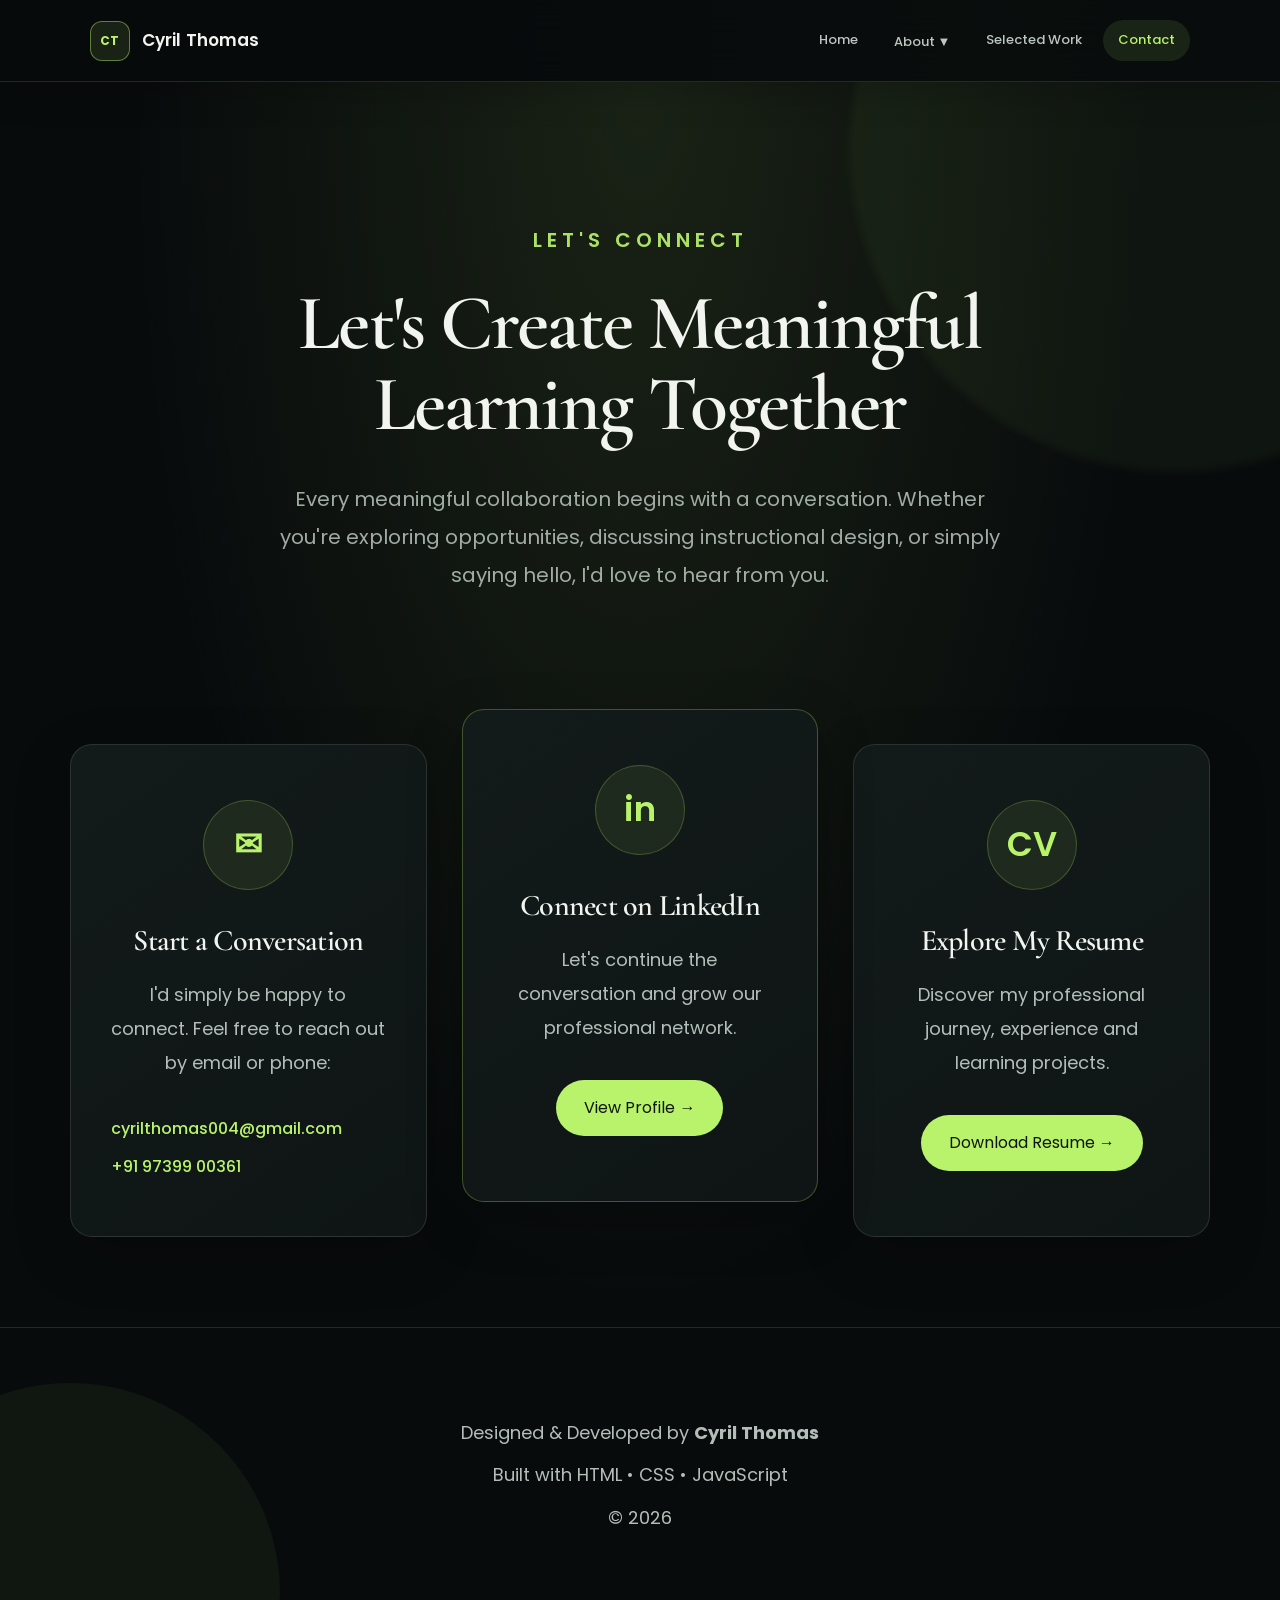
==== contact.html @ 2ce7767a "Add files via upload" ====
<!DOCTYPE html>
<html lang="en">

<head>

<meta charset="UTF-8">

<meta name="viewport"
content="width=device-width, initial-scale=1.0">

<title>Let's Connect | Cyril Thomas</title>

<link rel="preconnect"
href="https://fonts.googleapis.com">

<link rel="preconnect"
href="https://fonts.gstatic.com"
crossorigin>

<link href="https://fonts.googleapis.com/css2?family=Cormorant+Garamond:wght@500;600;700&family=Poppins:wght@300;400;500;600&display=swap"
rel="stylesheet">

<link rel="stylesheet" href="css/style.css">
<link rel="stylesheet" href="css/css/contact.css">
<link rel="stylesheet" href="css/site-theme.css">

</head>

<body>

<nav class="navbar">

<div class="logo">

Cyril Thomas

</div>

<div class="nav-links">

<a href="index.html">Home</a>

<div class="dropdown">

<a class="dropbtn" href="my-story.html">

About ▼

</a>

<div class="dropdown-content">

<a href="my-story.html">

My Story

</a>

<a href="resume/Cyril_Thomas_CV.pdf"
target="_blank">

Resume

</a>

</div>

</div>

<a href="work.html">

Selected Work

</a>

<a href="contact.html" aria-current="page">

Contact

</a>

</div>

</nav>

<div class="contact-page">

<section class="contact-hero">

<p class="story-label">

LET'S CONNECT

</p>

<h1>

Let's Create Meaningful
Learning Together

</h1>

<p class="hero-description">

Every meaningful collaboration begins with a conversation.

Whether you're exploring opportunities, discussing instructional design, or simply saying hello, I'd love to hear from you.

</p>

</section>

<section class="contact-grid">

<div class="contact-card">

<div class="card-icon">

✉

</div>

<h3>

Start a Conversation

</h3>

<p>

I'd simply be happy to connect. Feel free to reach out by email or phone:

</p>

<div class="contact-details">
    <a href="mailto:cyrilthomas004@gmail.com">cyrilthomas004@gmail.com</a>
    <a href="tel:+919739900361">+91 97399 00361</a>
</div>

</div>

<div class="contact-card featured-card">

<div class="card-icon">

in

</div>

<h3>

Connect on LinkedIn

</h3>

<p>

Let's continue the conversation and grow our professional network.

</p>

<a href="https://www.linkedin.com/in/cyril-thomas-b18167ab"
target="_blank"
rel="noopener noreferrer">

View Profile →

</a>

</div>

<div class="contact-card">

<div class="card-icon">

CV

</div>

<h3>

Explore My Resume

</h3>

<p>

Discover my professional journey, experience and learning projects.

</p>

<a href="resume/Cyril_Thomas_CV.pdf"
target="_blank">

Download Resume →

</a>

</div>

</section>

<div class="section-divider"></div>


<!-- ==========================================
     FOOTER
========================================== -->

<footer class="contact-footer">

    <div class="footer-line"></div>

    <p class="footer-name">

        Designed & Developed by
        <strong>Cyril Thomas</strong>

    </p>

    <p>

        Built with HTML • CSS • JavaScript

    </p>

    <p>

        © 2026

    </p>

</footer>

</div>

<script src="js/main.js"></script>

</body>

</html>
---- css/style.css ----
/* ==========================================
   GLOBAL
========================================== */

:root{
    --bg:#000000;
    --white:#FFFFFF;
    --primary:#6F8A75;
    --primary-dark:#4F6754;
    --heading:#F5F5F5;
    --text:#D1D5D2;
    --border:#DDD8CF;
    --hover:#EEF3EE;
    --shadow:0 10px 30px rgba(0,0,0,.08);
}

*{
    margin:0;
    padding:0;
    box-sizing:border-box;
}

html{
    scroll-behavior:smooth;
}

body{
    background:var(--bg);
    color:var(--text);
    font-family:'Poppins',sans-serif;
}

/* ==========================================
   NAVIGATION
========================================== */

.navbar{

    display:flex;
    justify-content:space-between;
    align-items:center;

    padding:25px 80px;

    background:rgba(0,0,0,.85);

backdrop-filter:blur(18px);

-webkit-backdrop-filter:blur(18px);

    position:sticky;
    top:0;

    z-index:1000;

    box-shadow:0 3px 15px rgba(0,0,0,.05);
}

.logo{

    font-size:28px;
    font-weight:600;
    color:var(--heading);

}

.nav-links{

    display:flex;
    align-items:center;
    gap:40px;

}

.nav-links a{

    text-decoration:none;
    color:var(--heading);

    position:relative;

}

.nav-links a::after{

    content:"";

    position:absolute;

    width:0;

    left:0;

    bottom:-6px;

    height:2px;

    background:var(--primary);

    transition:.3s;

}

.nav-links a:hover::after{

    width:100%;

}

/* ==========================================
   DROPDOWN
========================================== */

.dropdown{

    position:relative;

}

.dropbtn{

    cursor:pointer;

}

.dropdown-content{

    display:none;

    position:absolute;

    top:100%;
    left:0;

    background:white;

    min-width:190px;

    border-radius:16px;

    overflow:hidden;

    box-shadow:var(--shadow);

}

.dropdown-content a{

    display:block;

    padding:16px 22px;

}

.dropdown-content a:hover{

    background:var(--hover);

}

.dropdown:hover .dropdown-content{

    display:block;

}

/* ==========================================
   PROFILE BANNER
========================================== */

.profile-banner{

    margin:50px 80px;

    background:var(--bg);

    border-radius:30px;

    padding:60px;

    display:flex;

    align-items:center;

    justify-content:space-between;

}

.profile-intro{

    width:60%;
    color:var(--text);

}

.profile-intro h1{

    font-size:58px;

    color:var(--heading);

    font-weight:500;

    margin-bottom:20px;

}

.profile-intro h2{

    font-size:24px;

    font-weight:400;

    line-height:1.5;

}

.profile-photo{

    width:40%;

    display:flex;

    justify-content:center;

}

.profile-photo img{

    width:260px;

    height:260px;

    border-radius:50%;

    object-fit:cover;

}

/* ==========================================
   HERO
========================================== */

.hero{

    text-align:center;

    background:var(--bg);

    padding:100px 40px;

}

.hero h1{

    font-size:48px;

    color:var(--primary);

    font-weight:500;

}

.hero p{

    width:800px;

    max-width:95%;

    margin:25px auto;

    font-size:18px;

    line-height:1.8;

}

.hero button{

    margin-top:15px;

    background:var(--primary);

    color:white;

    border:none;

    padding:18px 36px;

    border-radius:50px;

    cursor:pointer;

    transition:.3s;

}

.hero button:hover{

    background:var(--primary-dark);

}
h1,h2,h3{

    font-family:'Cormorant Garamond',serif;

    color:var(--heading);

    font-weight:600;

    letter-spacing:.5px;

}

section{

    padding:100px 10%;

}

p{

    line-height:1.9;

    font-size:18px;

}
/* ==========================================
   MY STORY PAGE
========================================== */

.story-hero{

    display:flex;

    align-items:center;

    justify-content:space-between;

    gap:80px;

    padding:100px 10%;

    background:#F4F1EB;

}

.story-text{

    flex:1;

}

.story-label{

    letter-spacing:4px;

    text-transform:uppercase;

    color:var(--primary);

    font-size:14px;

    font-weight:600;

    margin-bottom:20px;

}

.story-text h1{

    font-size:64px;

    line-height:1.1;

    margin-bottom:20px;

}

.story-text h2{

    font-family:'Poppins',sans-serif;

    font-weight:300;

    font-size:24px;

    line-height:1.7;

    max-width:650px;

    color:var(--text);

}

.story-image{

    flex:1;

    display:flex;

    justify-content:center;

}

.story-image img{

    width:360px;

    height:360px;

    object-fit:cover;

    border-radius:50%;

    border:10px solid white;

    box-shadow:0 20px 50px rgba(0,0,0,.08);

}

/* STORY */

.story-section{

    padding:120px 10%;

    background:white;

}

.story-container{

    max-width:760px;

    margin:auto;

}

.story-container h2{

    font-size:52px;

    margin-bottom:45px;

}

.story-container p{

    margin-bottom:28px;

    font-size:18px;

    line-height:2;

    color:var(--text);

}
/* ==========================================
   TIMELINE
========================================== */

.timeline-section{

    background:#F8F6F2;

    padding:120px 10%;

}

.section-heading{

    text-align:center;

    margin-bottom:70px;

}

.section-heading p{

    letter-spacing:3px;

    color:var(--primary);

    font-size:14px;

    font-weight:600;

    text-transform:uppercase;

}

.section-heading h2{

    font-size:52px;

    margin-top:15px;

}

.timeline{

    max-width:900px;

    margin:auto;

    position:relative;

}

.timeline::before{

    content:"";

    position:absolute;

    left:18px;

    top:0;

    bottom:0;

    width:2px;

    background:#D8D8D8;

}

.timeline-item{

    position:relative;

    padding-left:70px;

    margin-bottom:60px;

}

.timeline-dot{

    width:18px;

    height:18px;

    background:var(--primary);

    border-radius:50%;

    position:absolute;

    left:10px;

    top:10px;

}

.timeline-content{

    background:white;

    padding:30px;

    border-radius:18px;

    box-shadow:0 12px 30px rgba(0,0,0,.06);

    transition:.3s;

}

.timeline-content:hover{

    transform:translateY(-6px);

}

.timeline-content h3{

    font-size:30px;

    margin-bottom:15px;

}

.timeline-content p{

    margin:0;

    line-height:1.8;

}
/* ==========================================
   BEYOND LEARNING
========================================== */

.beyond-section{

    background:white;

    padding:120px 10%;

}

.beyond-grid{

    display:grid;

    grid-template-columns:repeat(2,1fr);

    gap:40px;

    max-width:1100px;

    margin:70px auto 0;

}

.beyond-card{

    background:#F8F6F2;

    padding:45px;

    border-radius:24px;

    box-shadow:0 15px 35px rgba(0,0,0,.06);

    transition:.35s;

}

.beyond-card:hover{

    transform:translateY(-8px);

}

.icon{

    font-size:42px;

    margin-bottom:25px;

}

.beyond-card h3{

    font-size:34px;

    margin-bottom:18px;

}

.beyond-card p{

    line-height:1.9;

}
/* NEXT PAGE */

.next-page{

    background:var(--primary);

    color:white;

    text-align:center;

    padding:110px 20px;

}

.next-page h2{

    color:white;

    font-size:54px;

    margin-bottom:20px;

}

.next-page p{

    max-width:650px;

    margin:auto;

    color:rgba(255,255,255,.9);

    margin-bottom:45px;

    line-height:1.9;

}

.next-button{

    display:inline-block;

    padding:18px 42px;

    background:white;

    color:var(--primary);

    border-radius:50px;

    text-decoration:none;

    font-weight:600;

    transition:.3s;

}

.next-button,
.launch-button

.project-card:hover a{

padding-left:10px;


}

.next-button:hover,
.launch-button:hover{

transform:translateY(-4px);

box-shadow:0 15px 30px rgba(0,0,0,.12);

}

/*==================================
SELECTED WORK
===================================*/

.work-hero{

padding:110px 10%;

text-align:center;

background:white;

}

.work-hero h1{

font-size:68px;

margin:20px 0;

}

.hero-description{

max-width:720px;

margin:auto;

font-size:20px;

line-height:1.9;

}



.featured-project{

display:grid;

grid-template-columns:1.2fr 1fr;

gap:70px;

padding:120px 10%;

align-items:center;

background:#F8F6F2;

}

.featured-image img{

width:100%;

border-radius:24px;

box-shadow:0 20px 50px rgba(0,0,0,.08);

}



.featured-label{

letter-spacing:3px;

font-size:14px;

font-weight:600;

color:var(--primary);

margin-bottom:20px;

}



.featured-content h2{

font-size:52px;

margin-bottom:20px;

}



.featured-content p{

line-height:1.9;

margin-bottom:35px;

}



.skill-tags{

display:flex;

flex-wrap:wrap;

gap:12px;

margin-bottom:40px;

}



.skill-tags span{

padding:10px 18px;

background:white;

border-radius:40px;

font-size:14px;

box-shadow:0 5px 20px rgba(0,0,0,.06);

}



.featured-content a{

text-decoration:none;

color:var(--primary);

font-weight:600;

font-size:18px;

transition:.3s;

}



.featured-content a:hover{

padding-left:8px;

}
/*==================================
OTHER PROJECTS
===================================*/

.projects-section{

    padding:120px 10%;

    background:white;

}

.projects-section .project-grid{

    display:grid;

    grid-template-columns:repeat(2,1fr);

    gap:40px;

    margin-top:70px;

}

.project-card{

    background:#F8F6F2;

    border-radius:24px;

    overflow:hidden;

    box-shadow:0 15px 35px rgba(0,0,0,.06);

    transition:.35s;

}

.project-card:hover{

    transform:translateY(-10px);

}

.project-card img{

    width:100%;

    height:240px;

    object-fit:cover;

}

.project-card h3{

    padding:25px 30px 10px;

    font-size:34px;

}

.project-card p{

    padding:0 30px;

    line-height:1.8;

}

.project-card .skill-tags{

    padding:25px 30px;

}

.project-card a{

    display:inline-block;

    padding:0 30px 30px;

    text-decoration:none;

    color:var(--primary);

    font-weight:600;

}

.project-card a:hover{

    padding-left:38px;

}
/*==================================
PROJECT PANEL
===================================*/

.project-panel{

    position:fixed;

    top:0;

    right:-50%;

    width:45%;

    height:100vh;

    background:white;

    overflow-y:auto;

    box-shadow:-10px 0 40px rgba(0,0,0,.12);

    transition:.45s cubic-bezier(.22,1,.36,1);

    z-index:3000;

}

.project-panel.active{

    right:0;

}

.panel-content{

    padding:50px;

}

.panel-content img{

    width:100%;

    border-radius:18px;

    margin-bottom:35px;

}

.close-panel{

    float:right;

    font-size:38px;

    cursor:pointer;

    color:#777;

}

.panel-content h2{

    margin:20px 0;

    font-size:46px;

}

.panel-content h3{

    margin-top:40px;

    margin-bottom:15px;

    font-size:28px;

}

.launch-button{

    display:inline-block;

    margin-top:45px;

    padding:16px 34px;

    background:var(--primary);

    color:white;

    border-radius:50px;

    text-decoration:none;

    transition:.3s;

}

.launch-button:hover{

    background:var(--primary-dark);

}
/* ===========================
   PROJECT CARD POLISH
=========================== */

.project-card{

    overflow:hidden;

    transition:.4s ease;

}

.project-card img{

transition:.6s ease;

}

.project-card:hover img{

transform:scale(1.04);

}

.project-card:hover{

transform:translateY(-12px);

box-shadow:0 28px 60px rgba(0,0,0,.14);

}

.project-card:hover img{

    transform:scale(1.05);

}

.project-card a{

    transition:.3s;

}

.project-card:hover a{

    padding-left:8px;

}
.overlay{

    position:fixed;

    inset:0;

    background:rgba(0,0,0,.45);

    opacity:0;

    visibility:hidden;

    transition:.35s;

    z-index:2500;

}

.overlay.active{

    opacity:1;

    visibility:visible;

}
/* ==========================================
   SCROLL ANIMATION
========================================== */

.reveal{

    opacity:0;

    transform:translateY(60px);

    transition:all .8s ease;

}

.reveal.active{

    opacity:1;

    transform:translateY(0);

}
::selection{

background:#6F8A75;

color:white;

}
footer{

padding:80px 20px;

text-align:center;

color:#888;

font-size:15px;

background:white;

border-top:1px solid #eee;

}

footer p{

margin:8px;

}
/* ==========================================
   MOBILE
========================================== */

@media (max-width:768px){

.navbar{

padding:20px;

flex-direction:column;

gap:20px;

}

.nav-links{

flex-wrap:wrap;

justify-content:center;

gap:20px;

}

.profile-banner{

flex-direction:column;

text-align:center;

padding:40px 30px;

margin:30px;

}

.profile-intro{

width:100%;

}

.profile-photo{

width:100%;

margin-top:30px;

}

.profile-intro h1{

font-size:42px;

}

.hero h1{

font-size:42px;

}

.work-hero h1{

font-size:46px;

}

.featured-project{

grid-template-columns:1fr;

}

.project-grid{

grid-template-columns:1fr !important;

}

.contact-grid{

grid-template-columns:1fr !important;

}

.project-panel{

width:100%;

}

}
/* ==========================================
   CONTACT HERO
========================================== */

.contact-hero{

    max-width:900px;

    margin:auto;

    text-align:center;

    position:relative;

    z-index:2;

}

.contact-hero h1{

    font-family:'Cormorant Garamond',serif;

    font-size:72px;

    font-weight:600;

    line-height:1.1;

    margin-bottom:25px;

}

.contact-hero p{

    font-size:20px;

    line-height:1.8;

    opacity:.92;

    max-width:700px;

    margin:auto;

}
.contact-divider{

    width:120px;

    height:1px;

    background:rgba(255,255,255,.3);

    margin:100px auto;

}
/*==================================================
                CONTACT PAGE
===================================================*/

.contact-page{

    background:linear-gradient(180deg,#EEF4EF 0%,#E4EEE5 25%,#6F8A75 60%,#536A59 100%);

    min-height:100vh;

    overflow:hidden;

    position:relative;

}


/* Decorative Circles */

.contact-page::before{

    content:"";

    position:absolute;

    width:650px;

    height:650px;

    border-radius:50%;

    background:rgba(255,255,255,.18);

    top:-260px;

    right:-220px;

    filter:blur(4px);

}

.contact-page::after{

    content:"";

    position:absolute;

    width:420px;

    height:420px;

    border-radius:50%;

    background:rgba(255,255,255,.08);

    bottom:-180px;

    left:-140px;

}


/*==================================================
                HERO
===================================================*/

.contact-hero{

    max-width:950px;

    margin:auto;

    text-align:center;

    padding:120px 20px 60px;

    position:relative;

    z-index:2;

}

.contact-hero .story-label{

    color:#6F8A75;

    letter-spacing:5px;

    margin-bottom:25px;

}

.contact-hero h1{

    font-family:'Cormorant Garamond',serif;

    font-size:74px;

    line-height:1.05;

    color:#2E3131;

    margin-bottom:35px;

}

.contact-hero .hero-description{

    max-width:720px;

    margin:auto;

    font-size:20px;

    line-height:1.9;

    color:#5C645F;

}
/*==================================================
                CONTACT CARDS
===================================================*/

.contact-grid{

    max-width:1200px;

    margin:90px auto;

    display:grid;

    grid-template-columns:repeat(3,1fr);

    gap:35px;

    position:relative;

    z-index:2;

    padding:0 30px;

}

.contact-card{

    background:white;

    padding:55px 40px;

    border-radius:28px;

    box-shadow:0 25px 60px rgba(0,0,0,.08);

    transition:.45s ease;

    text-align:center;

}

.featured-card{

    transform:translateY(-35px);

}

.contact-card:hover{

    transform:translateY(-12px);

    box-shadow:0 35px 80px rgba(0,0,0,.14);

}

.featured-card:hover{

    transform:translateY(-45px);

}

.card-icon{

    width:90px;

    height:90px;

    margin:auto;

    border-radius:50%;

    background:#EEF4EF;

    display:flex;

    align-items:center;

    justify-content:center;

    font-size:34px;

    color:#6F8A75;

    margin-bottom:35px;

    font-weight:600;

}

.contact-card h3{

    font-size:30px;

    color:#2E3131;

    margin-bottom:20px;

}

.contact-card p{

    color:#707572;

    line-height:1.9;

    margin-bottom:35px;

}

.contact-card a{

    display:inline-block;

    padding:14px 28px;

    border-radius:40px;

    background:#6F8A75;

    color:white;

    text-decoration:none;

    transition:.35s;

}

.contact-card:hover a{

    background:#4F6754;

    transform:translateY(-3px);

}
/*=========================================
        HERO ANIMATED TITLE
=========================================*/

.hero-title{

    margin-top:25px;

    display:flex;

    flex-direction:column;

    align-items:center;

    gap:8px;

}

.static-text{

    font-family:'Cormorant Garamond', serif;

    font-size:52px;

    font-weight:500;

    color:#2E3131;

    margin:0;

    line-height:1;

}

.text-wrapper{

    height:90px;

    display:flex;

    justify-content:center;

    align-items:center;

    overflow:hidden;

}

#changing-text{

    display:inline-block;

    font-family:'Cormorant Garamond', serif;

    font-size:72px;

    font-weight:600;

    color:#6F8A75;

    line-height:1;

    transition:opacity .45s ease,
               transform .45s ease;

}
/*=========================================
        HERO INDICATOR
=========================================*/

.hero-indicator{

    display:flex;

    justify-content:center;

    align-items:center;

    gap:12px;

    margin:25px 0 40px;

}

.hero-indicator span{

    width:10px;

    height:10px;

    border-radius:50%;

    background:#D4DDD6;

    transition:all .4s ease;

}

.hero-indicator span.active{

    width:42px;

    border-radius:50px;

    background:#6F8A75;

}
---- css/site-theme.css ----
:root {
    color-scheme: dark;
    --bg: #080b0c;
    --white: #111718;
    --primary: #b8f36b;
    --primary-dark: #96d34f;
    --heading: #f2f5ef;
    --text: #b4beb8;
    --border: rgba(225, 240, 228, .12);
    --hover: #172019;
    --shadow: 0 24px 70px rgba(0, 0, 0, .32);
}

html {
    scroll-padding-top: 100px;
}

body {
    min-height: 100vh;
    color: var(--text);
    background:
        radial-gradient(ellipse at 78% 0%, rgba(184, 243, 107, .075), transparent 32rem),
        var(--bg);
    font-family: 'Poppins', sans-serif;
    line-height: 1.75;
}

h1,
h2,
h3 {
    color: var(--heading);
    font-family: 'Cormorant Garamond', Georgia, serif;
    letter-spacing: -.025em;
    line-height: 1.08;
}

p {
    color: var(--text);
}

::selection {
    color: #080b0c;
    background: var(--primary);
}

a,
button {
    -webkit-tap-highlight-color: transparent;
}

a:focus-visible,
button:focus-visible {
    outline: 2px solid var(--primary);
    outline-offset: 4px;
}

.navbar {
    position: sticky;
    top: 0;
    z-index: 1000;
    display: flex;
    min-height: 82px;
    align-items: center;
    justify-content: space-between;
    gap: 28px;
    padding: 14px clamp(22px, 7vw, 100px);
    border-bottom: 1px solid var(--border);
    background: rgba(8, 11, 12, .84);
    box-shadow: 0 12px 35px rgba(0, 0, 0, .16);
    backdrop-filter: blur(18px);
    -webkit-backdrop-filter: blur(18px);
}

.logo {
    display: inline-flex;
    flex: 0 0 auto;
    align-items: center;
    gap: 12px;
    color: var(--heading);
    font-size: 17px;
    font-weight: 600;
    letter-spacing: .01em;
}

.logo::before {
    display: grid;
    width: 38px;
    height: 38px;
    place-items: center;
    border: 1px solid rgba(184, 243, 107, .45);
    border-radius: 12px;
    background: rgba(184, 243, 107, .1);
    color: var(--primary);
    content: "CT";
    font-size: 12px;
    font-weight: 700;
    letter-spacing: .04em;
}

.nav-links {
    display: flex;
    align-items: center;
    gap: 6px;
}

.nav-links a {
    border-radius: 999px;
    padding: 9px 15px;
    color: #bdc7c1;
    font-size: 13px;
    font-weight: 500;
    text-decoration: none;
    transition: color .2s ease, background-color .2s ease;
}

.nav-links a::after {
    display: none;
}

.nav-links a:hover,
.nav-links a[aria-current="page"] {
    background: rgba(184, 243, 107, .1);
    color: var(--primary);
}

.dropbtn {
    cursor: pointer;
}

.dropdown-content {
    top: calc(100% + 8px);
    min-width: 180px;
    padding: 7px;
    border: 1px solid var(--border);
    border-radius: 14px;
    background: #111718;
    box-shadow: var(--shadow);
}

.dropdown-content a {
    display: block;
    border-radius: 9px;
}

.dropdown:hover .dropdown-content,
.dropdown:focus-within .dropdown-content {
    display: block;
}

.profile-banner {
    position: relative;
    isolation: isolate;
    display: flex;
    min-height: clamp(410px, 58vh, 550px);
    align-items: center;
    justify-content: center;
    gap: clamp(52px, 9vw, 140px);
    max-width: 1220px;
    margin: 12px auto 0;
    padding: clamp(38px, 5vh, 60px) clamp(36px, 7vw, 90px);
}

.profile-banner::after {
    position: absolute;
    z-index: -1;
    top: 50%;
    right: 8%;
    width: clamp(300px, 34vw, 430px);
    aspect-ratio: 1;
    border: 1px solid rgba(184, 243, 107, .12);
    border-radius: 50%;
    content: "";
    transform: translateY(-50%);
}

.profile-intro {
    position: relative;
    z-index: 1;
    width: auto;
}

.profile-kicker {
    display: flex;
    align-items: center;
    gap: 10px;
    margin-bottom: 20px;
    color: var(--primary);
    font-size: 11px;
    font-weight: 600;
    letter-spacing: .19em;
}

.profile-kicker::before {
    width: 22px;
    height: 1px;
    background: var(--primary);
    content: "";
}

.profile-intro h1 {
    margin-bottom: 16px;
    color: var(--heading);
    font-size: clamp(54px, 7vw, 88px);
    line-height: .98;
}

.profile-intro h2 {
    max-width: 620px;
    color: #aeb9b2;
    font-family: 'Poppins', sans-serif;
    font-size: clamp(20px, 1.8vw, 24px);
    font-weight: 400;
    line-height: 1.65;
}

.profile-actions {
    display: flex;
    align-items: center;
    gap: 26px;
    margin-top: 34px;
}

.profile-actions a {
    text-decoration: none;
    transition: color .2s ease, border-color .2s ease, background-color .2s ease, transform .2s ease;
}

.profile-primary-link {
    display: inline-flex;
    min-height: 56px;
    align-items: center;
    gap: 22px;
    padding: 0 24px;
    border: 1px solid rgba(184, 243, 107, .42);
    border-radius: 999px;
    background: rgba(184, 243, 107, .1);
    color: var(--primary);
    font-size: 15px;
    font-weight: 500;
}

.profile-primary-link:hover {
    transform: translateY(-2px);
    border-color: var(--primary);
    background: rgba(184, 243, 107, .16);
}

.profile-primary-link span {
    font-size: 18px;
}

.profile-secondary-link {
    display: inline-flex;
    min-height: 56px;
    align-items: center;
    padding: 0 22px;
    border: 1px solid rgba(184, 243, 107, .35);
    border-radius: 999px;
    background: var(--primary);
    color: #10150d;
    font-size: 15px;
    font-weight: 500;
}

.profile-secondary-link:hover {
    transform: translateY(-2px);
    border-color: var(--primary);
    background: var(--primary-dark);
    color: #10150d;
}

.profile-actions .profile-primary-link {
    border-color: var(--border);
    background: transparent;
    color: var(--text);
}

.profile-actions .profile-primary-link:hover {
    border-color: var(--primary);
    background: rgba(184, 243, 107, .08);
    color: var(--primary);
}

.profile-photo {
    position: relative;
    z-index: 1;
    width: auto;
    flex: 0 0 auto;
    padding: 14px;
}

.profile-photo img {
    width: clamp(260px, 29vw, 360px);
    height: clamp(320px, 36vw, 430px);
    object-fit: cover;
    border: 1px solid rgba(184, 243, 107, .36);
    border-radius: 48% 48% 18px 18px;
    box-shadow: 0 26px 70px rgba(0, 0, 0, .34);
    object-position: center 6%;
}

.hero {
    padding: clamp(80px, 12vw, 150px) 24px;
    background: transparent;
}

.hero h1 {
    margin-bottom: 22px;
    color: var(--heading);
    font-size: clamp(42px, 6vw, 72px);
}

.hero-title {
    justify-content: center;
    gap: 12px;
    flex-wrap: wrap;
}

.static-text {
    color: #d8e0da;
    font-size: clamp(26px, 4vw, 42px);
}

.text-wrapper {
    color: var(--primary);
    font-size: clamp(26px, 4vw, 42px);
}

.hero-indicator {
    justify-content: center;
    margin-top: 22px;
}

.hero-indicator span {
    background: #39443c;
}

.hero-indicator span.active {
    background: var(--primary);
}

.hero .hero-tagline {
    margin: 22px auto 28px;
    color: #a8b3ac;
}

.hero button,
.next-button,
.launch-button {
    border: 1px solid rgba(184, 243, 107, .35);
    border-radius: 999px;
    background: var(--primary);
    color: #10150d;
    font-weight: 600;
    text-decoration: none;
    transition: transform .2s ease, background-color .2s ease, box-shadow .2s ease;
}

.hero button {
    padding: 14px 24px;
}

.hero button:hover,
.next-button:hover,
.launch-button:hover {
    transform: translateY(-2px);
    background: var(--primary-dark);
    box-shadow: 0 12px 32px rgba(184, 243, 107, .14);
}

.story-hero,
.story-section,
.timeline-section,
.beyond-section,
.work-hero,
.projects-section,
.next-page {
    background: transparent;
}

.story-hero,
.work-hero,
.contact-hero {
    position: relative;
    overflow: hidden;
}

.story-hero,
.work-hero {
    border-bottom: 1px solid var(--border);
}

.story-hero {
    background:
        radial-gradient(ellipse at 85% 45%, rgba(184, 243, 107, .09), transparent 24rem),
        #0b0f10;
}

.story-text h1,
.work-hero h1,
.contact-hero h1 {
    color: var(--heading);
    font-size: clamp(46px, 7vw, 78px);
    line-height: 1.04;
}

.story-text h2 {
    color: #b5c0b9;
}

.story-image img {
    object-position: center 72%;
    border: 1px solid rgba(184, 243, 107, .35);
    box-shadow: 0 0 0 10px rgba(184, 243, 107, .06), 0 24px 70px rgba(0, 0, 0, .4);
}

.story-label,
.section-heading > p,
.closing-line {
    color: var(--primary);
}

.story-section {
    border-bottom: 1px solid var(--border);
}

.story-container h2,
.section-heading h2 {
    color: var(--heading);
}

.timeline-section {
    border-bottom: 1px solid var(--border);
}

.timeline::before {
    background: rgba(184, 243, 107, .27);
}

.timeline-dot {
    border: 4px solid #0a0d0e;
    background: var(--primary);
    box-shadow: 0 0 0 4px rgba(184, 243, 107, .12);
}

.timeline-content,
.beyond-card,
.project-card,
.contact-card {
    border: 1px solid var(--border);
    background: linear-gradient(145deg, #131a1a, #0f1515);
    box-shadow: 0 18px 55px rgba(0, 0, 0, .22);
}

.timeline-content h3,
.beyond-card h3,
.project-card h3,
.contact-card h3 {
    color: var(--heading);
}

.timeline-content:hover,
.beyond-card:hover,
.project-card:hover,
.contact-card:hover {
    border-color: rgba(184, 243, 107, .28);
    box-shadow: 0 24px 65px rgba(0, 0, 0, .34);
}

.beyond-section,
.projects-section {
    border-bottom: 1px solid var(--border);
}

.next-page {
    padding-top: clamp(72px, 10vw, 120px);
    padding-bottom: clamp(72px, 10vw, 120px);
    background:
        radial-gradient(ellipse at 50% 100%, rgba(184, 243, 107, .1), transparent 35rem),
        #0b0f10;
    text-align: center;
}

.next-page h2 {
    color: var(--heading);
    font-size: clamp(38px, 5vw, 60px);
}

.next-page p {
    max-width: 680px;
    margin: 20px auto 32px;
}

.next-button,
.launch-button {
    display: inline-flex;
    align-items: center;
    justify-content: center;
    min-height: 48px;
    padding: 12px 22px;
}

.work-hero {
    padding-top: clamp(86px, 12vw, 145px);
    padding-bottom: clamp(76px, 10vw, 120px);
    background:
        radial-gradient(ellipse at 50% 0%, rgba(184, 243, 107, .09), transparent 30rem),
        #0b0f10;
}

.work-hero h1 {
    max-width: 940px;
    margin: 16px auto 22px;
}

.hero-description {
    color: #aeb9b2;
}

.project-card a {
    color: var(--primary);
}

.project-links {
    display: flex;
    flex-wrap: wrap;
    gap: 12px;
    margin-top: 24px;
}

.project-links[hidden] {
    display: none;
}

.skill-tags span {
    border: 1px solid var(--border);
    border-radius: 999px;
    background: rgba(184, 243, 107, .07);
    box-shadow: none;
    color: #d4ddd6;
    font-size: 12px;
}

.projects-section {
    background: #0b0f10;
}

.project-grid {
    gap: 24px !important;
}

.project-card {
    border-radius: 20px;
}

.project-card img {
    display: block;
    border-bottom: 1px solid var(--border);
}

.project-card h3 {
    font-size: 32px;
}

.project-type {
    padding-top: 22px !important;
    color: var(--primary);
    font-size: 11px !important;
    font-weight: 600;
    letter-spacing: .16em;
}

.project-panel {
    border-left: 1px solid var(--border);
    background: #0d1213;
    color: var(--text);
    right: 0;
    width: min(560px, 100%);
    height: 100vh;
    transform: translateX(100%);
    visibility: hidden;
    transition: transform .45s cubic-bezier(.22, 1, .36, 1), visibility .45s;
}

.project-panel.active {
    right: 0;
    transform: translateX(0);
    visibility: visible;
}

.project-panel.has-panel-media .panel-content {
    position: relative;
    padding-top: 22px;
}

.project-panel.has-panel-media .close-panel {
    position: absolute;
    top: 12px;
    right: 24px;
    float: none;
}

.panel-content h2,
.panel-content h3 {
    color: var(--heading);
}

.close-panel {
    color: var(--text);
}

.project-art {
    position: relative;
    display: block;
    min-height: 220px;
    height: 240px;
    overflow: hidden;
    border-bottom: 1px solid var(--border);
    background: #16201c;
    color: #f2f5ef;
    font-family: 'Poppins', sans-serif;
    isolation: isolate;
}

.project-art::before,
.project-art::after {
    position: absolute;
    z-index: -1;
    border: 1px solid rgba(255, 255, 255, .16);
    border-radius: 50%;
    content: "";
}

.project-art::before {
    top: -110px;
    right: -35px;
    width: 280px;
    height: 280px;
}

.project-art::after {
    right: 55px;
    bottom: -155px;
    width: 280px;
    height: 280px;
}

.art-storyline {
    background:
        radial-gradient(ellipse at 86% 18%, rgba(184, 243, 107, .25), transparent 36%),
        linear-gradient(135deg, #142320, #17252a 65%, #202d30);
}

.art-vyond {
    background:
        radial-gradient(circle at 76% 38%, rgba(248, 164, 109, .55), transparent 28%),
        linear-gradient(130deg, #392536, #56405a 55%, #253744);
}

.art-training {
    background:
        radial-gradient(ellipse at 74% 80%, rgba(76, 160, 177, .3), transparent 42%),
        linear-gradient(135deg, #14252c, #183b43 65%, #1d3338);
}

.art-kicker {
    position: absolute;
    top: 22px;
    left: 25px;
    color: rgba(233, 241, 234, .68);
    font-size: 9px;
    font-weight: 600;
    letter-spacing: .2em;
}

.art-title {
    position: absolute;
    bottom: 27px;
    left: 25px;
    max-width: 68%;
    color: #f2f5ef;
    font-family: 'Cormorant Garamond', Georgia, serif;
    font-size: clamp(27px, 3.2vw, 42px);
    font-weight: 600;
    line-height: .98;
}

.art-choice {
    position: relative;
    display: block;
    width: 34%;
    margin: 44px 22px 0 auto;
    padding: 8px 10px;
    border: 1px solid rgba(242, 245, 239, .15);
    border-radius: 7px;
    background: rgba(9, 14, 14, .42);
    color: rgba(242, 245, 239, .8);
    font-size: 9px;
}

.art-choice + .art-choice {
    margin-top: 8px;
}

.art-choice b {
    float: right;
    color: var(--primary);
}

.art-progress {
    position: absolute;
    right: 24px;
    bottom: 28px;
    display: block;
    width: 72px;
    height: 4px;
    overflow: hidden;
    border-radius: 5px;
    background: rgba(255, 255, 255, .2);
}

.art-progress i {
    display: block;
    width: 62%;
    height: 100%;
    border-radius: inherit;
    background: var(--primary);
}

.art-vyond .art-orb {
    position: absolute;
    top: 22%;
    right: 22%;
    width: 118px;
    height: 118px;
    border: 1px solid rgba(255, 255, 255, .38);
    border-radius: 46% 54% 58% 42%;
    background: linear-gradient(145deg, rgba(255, 219, 165, .8), rgba(245, 157, 133, .15));
    transform: rotate(-14deg);
}

.art-vyond .art-sun {
    position: absolute;
    top: 16%;
    right: 18%;
    width: 22px;
    height: 22px;
    border-radius: 50%;
    background: #f6d493;
    box-shadow: 0 0 25px rgba(246, 212, 147, .55);
}

.art-vyond .art-title {
    z-index: 1;
}

.art-training .art-video-frame {
    position: absolute;
    top: 50%;
    right: 12%;
    width: 42%;
    height: 58%;
    border: 1px solid rgba(255, 255, 255, .27);
    border-radius: 12px;
    background:
        linear-gradient(155deg, transparent 47%, rgba(8, 16, 17, .55) 48%),
        radial-gradient(ellipse at 63% 35%, rgba(184, 243, 107, .3), transparent 24%),
        linear-gradient(140deg, #456460, #243a42);
    box-shadow: 0 18px 40px rgba(0, 0, 0, .25);
    transform: translateY(-50%);
}

.art-training .art-play {
    position: absolute;
    top: 50%;
    right: calc(12% + 17%);
    display: grid;
    width: 40px;
    height: 40px;
    place-items: center;
    border: 1px solid rgba(255, 255, 255, .5);
    border-radius: 50%;
    background: rgba(8, 11, 12, .5);
    color: var(--primary);
    font-size: 12px;
    transform: translate(50%, -50%);
}

.art-design {
    display: grid;
    place-items: center;
    background:
        radial-gradient(ellipse at 84% 12%, rgba(184, 243, 107, .17), transparent 36%),
        linear-gradient(135deg, #20201c, #37342b 55%, #242722);
}

.design-paper {
    position: relative;
    display: block;
    width: 74%;
    height: 78%;
    overflow: hidden;
    border: 1px solid rgba(20, 24, 21, .15);
    border-radius: 4px;
    background: #e7e3d8;
    box-shadow: 0 18px 38px rgba(0, 0, 0, .28);
    color: #252b25;
}

.design-masthead {
    position: absolute;
    top: 10%;
    left: 9%;
    color: #394b37;
    font-family: 'Cormorant Garamond', Georgia, serif;
    font-size: 16px;
    font-weight: 700;
    letter-spacing: .12em;
}

.design-headline {
    position: absolute;
    top: 30%;
    left: 9%;
    color: #242a24;
    font-family: 'Cormorant Garamond', Georgia, serif;
    font-size: clamp(20px, 2.6vw, 32px);
    line-height: .9;
}

.design-copy {
    position: absolute;
    bottom: 14%;
    left: 9%;
    width: 31%;
    height: 35%;
    background: repeating-linear-gradient(to bottom, rgba(35, 42, 36, .45) 0 1px, transparent 1px 5px);
}

.design-poster {
    position: absolute;
    top: 26%;
    right: 9%;
    display: grid;
    width: 34%;
    height: 56%;
    place-content: center;
    border-radius: 2px;
    background: #496548;
    color: #f2f0df;
    font-size: clamp(9px, 1.1vw, 13px);
    font-weight: 600;
    letter-spacing: .12em;
    line-height: 1.35;
    text-align: center;
}

.design-storyboard {
    position: absolute;
    right: 9%;
    bottom: 8%;
    display: flex;
    gap: 3px;
    width: 34%;
    height: 15%;
}

.design-storyboard i {
    flex: 1;
    border: 1px solid rgba(36, 42, 36, .25);
    background: linear-gradient(145deg, #aebca0 0 48%, #d9cba9 49%);
}

.art-promo {
    background:
        radial-gradient(ellipse at 80% 25%, rgba(241, 167, 111, .27), transparent 38%),
        linear-gradient(135deg, #342526, #49333a 56%, #202d32);
}

.promo-play {
    position: absolute;
    top: 50%;
    left: 50%;
    display: grid;
    width: 58px;
    height: 58px;
    place-items: center;
    padding-left: 4px;
    border: 1px solid rgba(255, 255, 255, .65);
    border-radius: 50%;
    background: rgba(12, 15, 16, .42);
    color: #fff;
    font-size: 18px;
    transform: translate(-50%, -50%);
}

.promo-caption {
    position: absolute;
    right: 8%;
    bottom: 23%;
    left: 8%;
    color: rgba(255, 255, 255, .84);
    font-family: 'Cormorant Garamond', Georgia, serif;
    font-size: clamp(18px, 2.3vw, 28px);
    letter-spacing: .04em;
    text-align: center;
}

.promo-progress {
    position: absolute;
    right: 8%;
    bottom: 14%;
    left: 8%;
    height: 3px;
    border-radius: 3px;
    background: rgba(255, 255, 255, .25);
}

.promo-progress i {
    display: block;
    width: 42%;
    height: 100%;
    border-radius: inherit;
    background: #f1aa72;
}

.panel-art {
    min-height: 190px;
    height: clamp(190px, 32vh, 270px);
    margin-bottom: 30px;
    border: 1px solid var(--border);
    border-radius: 14px;
}

#panel-visual[hidden] {
    display: none;
}

.project-video-list {
    display: grid;
    gap: 14px;
    margin: 0 0 28px;
    padding: 0;
}

.project-video-list[hidden] {
    display: none;
}

.project-video-list h3 {
    margin: 0 0 2px;
    color: var(--heading);
    font-family: 'Poppins', sans-serif;
    font-size: 15px;
    letter-spacing: 0;
}

.project-video-list figure {
    margin: 0;
    overflow: hidden;
    border: 1px solid var(--border);
    border-radius: 10px;
    background: #080b0c;
}

.project-video-list video {
    display: block;
    width: 100%;
    max-height: 300px;
    background: #000;
}

.project-video-error {
    margin: 0;
    padding: 10px 12px;
    color: var(--muted);
    font-size: 12px;
}

.project-video-error[hidden] {
    display: none;
}

.project-video-error a {
    color: var(--primary);
}

.project-video-list figcaption {
    padding: 10px 12px;
    color: var(--muted);
    font-size: 12px;
}

.video-portal-proof {
    margin: 8px 0 0;
    overflow: hidden;
    border: 1px solid var(--border);
    border-radius: 10px;
    background: #080b0c;
}

.video-portal-proof img {
    display: block;
    width: 100%;
    height: auto;
}

.video-portal-proof figcaption {
    padding: 10px 12px;
    color: var(--muted);
    font-size: 12px;
}

.design-gallery {
    display: grid;
    grid-template-columns: repeat(2, minmax(0, 1fr));
    gap: 12px;
    margin: 0 0 24px;
    padding: 0;
}

.design-gallery[hidden],
.gallery-pdf-link[hidden] {
    display: none;
}

.design-gallery h3 {
    grid-column: 1 / -1;
    margin: 0 0 2px;
    color: var(--heading);
    font-family: 'Poppins', sans-serif;
    font-size: 15px;
    letter-spacing: 0;
}

.design-gallery figure {
    display: flex;
    flex-direction: column;
    min-height: 150px;
    margin: 0;
    overflow: hidden;
    border: 1px solid var(--border);
    border-radius: 10px;
    background: #171d1a;
    text-align: center;
}

.gallery-image-button {
    display: grid;
    width: 100%;
    min-height: 0;
    flex: 1;
    place-items: center;
    padding: 0;
    border: 0;
    background: transparent;
    cursor: zoom-in;
}

.gallery-image-button:focus-visible {
    outline: 2px solid var(--primary);
    outline-offset: -3px;
}

.design-gallery img {
    display: block;
    width: 100%;
    height: 200px;
    object-fit: contain;
}

.design-gallery figcaption {
    padding: 10px 8px;
    color: var(--muted);
    font-size: 11px;
    line-height: 1.4;
}

.gallery-pdf-link {
    display: inline-flex;
    align-items: center;
    gap: 8px;
    margin: 0 0 28px;
    padding: 10px 14px;
    border: 1px solid rgba(184, 243, 107, .3);
    border-radius: 999px;
    background: rgba(184, 243, 107, .07);
    color: var(--primary);
    font-size: 13px;
    text-decoration: none;
}

.gallery-pdf-link:hover {
    background: rgba(184, 243, 107, .14);
}

.design-lightbox {
    position: fixed;
    width: min(92vw, 1100px);
    max-width: none;
    max-height: 92vh;
    padding: 48px 24px 20px;
    overflow: auto;
    border: 1px solid var(--border);
    border-radius: 16px;
    background: #0d1213;
    color: var(--text);
}

.design-lightbox::backdrop {
    background: rgba(0, 0, 0, .88);
    backdrop-filter: blur(5px);
}

.design-lightbox img {
    display: block;
    width: 100%;
    max-height: calc(92vh - 110px);
    object-fit: contain;
}

.design-lightbox p {
    margin: 14px 0 0;
    color: var(--text);
    text-align: center;
}

.lightbox-close {
    position: absolute;
    top: 8px;
    right: 12px;
    width: 36px;
    height: 36px;
    border: 1px solid var(--border);
    border-radius: 50%;
    background: #171d1a;
    color: var(--text);
    font-size: 25px;
    line-height: 1;
    cursor: pointer;
}

.lightbox-close:hover {
    border-color: var(--primary);
    color: var(--primary);
}

.overlay {
    background: rgba(0, 0, 0, .72);
    backdrop-filter: blur(5px);
}

.contact-page {
    min-height: calc(100vh - 82px);
    background:
        radial-gradient(ellipse at 50% 0%, rgba(184, 243, 107, .1), transparent 32rem),
        var(--bg);
}

.contact-page::before,
.contact-page::after {
    background: rgba(184, 243, 107, .045);
}

.contact-hero {
    padding-top: clamp(90px, 12vw, 140px);
}

.contact-hero .story-label {
    color: var(--primary);
}

.contact-hero h1 {
    max-width: 900px;
    margin-right: auto;
    margin-left: auto;
}

.contact-hero .hero-description {
    color: #aeb9b2;
}

.contact-card {
    border-radius: 22px;
}

.contact-card::before {
    height: 2px;
    background: linear-gradient(90deg, transparent, var(--primary), transparent);
}

.featured-card {
    border-color: rgba(184, 243, 107, .28);
}

.card-icon {
    border: 1px solid rgba(184, 243, 107, .22);
    background: rgba(184, 243, 107, .08);
    color: var(--primary);
}

.contact-card:hover .card-icon {
    background: var(--primary);
    color: #10150d;
}

.contact-card p {
    color: #b4beb8;
}

.contact-card .contact-details {
    display: grid;
    gap: 10px;
    margin-top: 20px;
}

.contact-card .contact-details a {
    width: fit-content;
    padding: 0;
    background: transparent;
    color: var(--primary);
    font-weight: 500;
    overflow-wrap: anywhere;
}

.contact-card .contact-details a:hover {
    background: transparent;
    color: var(--primary-dark);
    text-decoration: underline;
    text-underline-offset: 4px;
}

.contact-card a {
    background: var(--primary);
    color: #10150d;
}

.contact-card a:hover {
    background: var(--primary-dark);
}

.section-divider {
    background: rgba(184, 243, 107, .4);
}

.contact-footer {
    border-top: 1px solid var(--border);
    background: #080b0c;
}

footer {
    border-color: var(--border);
    background: #080b0c;
    color: #89958e;
}

@media (max-width: 768px) {
    html {
        scroll-padding-top: 145px;
    }

    .navbar {
        flex-direction: row;
        flex-wrap: wrap;
        gap: 8px 18px;
        padding: 12px 20px;
    }

    .logo {
        font-size: 15px;
    }

    .logo::before {
        width: 34px;
        height: 34px;
    }

    .nav-links {
        width: 100%;
        justify-content: center;
        gap: 2px;
        overflow: visible;
    }

    .nav-links a {
        padding: 8px 11px;
        font-size: 12px;
    }

    .profile-banner {
        margin: 24px 18px 0;
        min-height: 0;
        flex-direction: column;
        gap: 28px;
        text-align: center;
        padding: 54px 22px 44px;
    }

    .profile-intro h2 {
        margin: auto;
        text-align: left;
    }

    .profile-kicker {
        justify-content: center;
        margin-bottom: 16px;
    }

    .profile-actions {
        justify-content: center;
        margin-top: 24px;
    }

    .profile-banner::after {
        top: 35%;
        right: 50%;
        width: min(75vw, 340px);
        transform: translate(50%, -50%);
    }

    .profile-photo {
        padding: 8px;
    }

    .profile-photo img {
        width: clamp(210px, 58vw, 280px);
        height: clamp(270px, 70vw, 350px);
        object-position: center 6%;
    }

    .story-hero {
        flex-direction: column;
        gap: 36px;
        text-align: center;
    }

    .story-image img {
        width: min(70vw, 280px);
        height: min(70vw, 280px);
    }

    .project-card h3 {
        padding-right: 22px;
        padding-left: 22px;
    }

    .project-card p {
        padding-right: 22px;
        padding-left: 22px;
    }

    .project-card .skill-tags {
        padding-right: 22px;
        padding-left: 22px;
    }

    .project-card a {
        padding-left: 22px;
    }

    .design-gallery img {
        height: 155px;
    }

    .design-lightbox {
        width: calc(100vw - 24px);
        padding: 44px 12px 16px;
        border-radius: 12px;
    }

    .contact-hero {
        padding-right: 24px;
        padding-left: 24px;
    }
}

@media (max-width: 420px) {
    .nav-links a {
        padding: 7px 8px;
        font-size: 11px;
    }

    .nav-links {
        justify-content: space-between;
    }

    .profile-banner {
        border-radius: 20px;
    }

    .static-text,
    .text-wrapper {
        font-size: 25px;
    }
}

@media (prefers-reduced-motion: reduce) {
    *,
    *::before,
    *::after {
        scroll-behavior: auto !important;
        animation-duration: .01ms !important;
        animation-iteration-count: 1 !important;
        transition-duration: .01ms !important;
    }
}
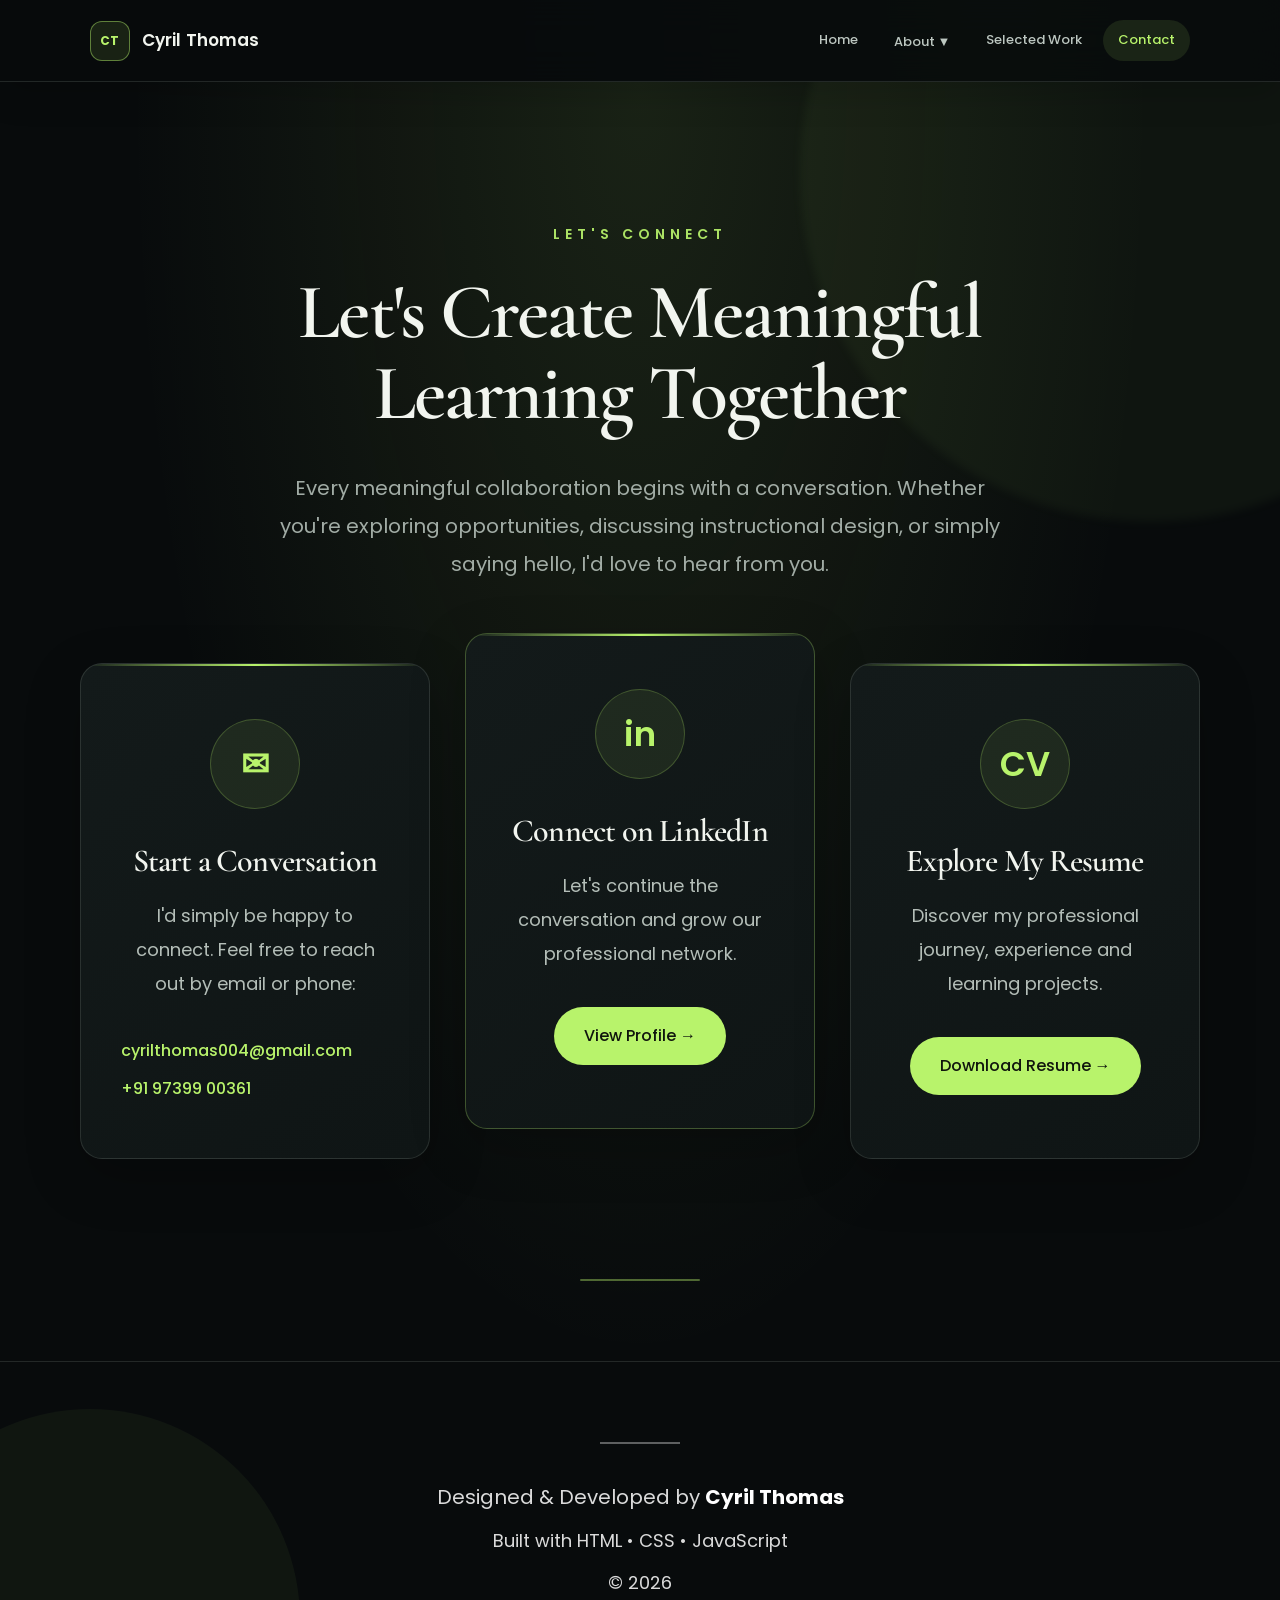
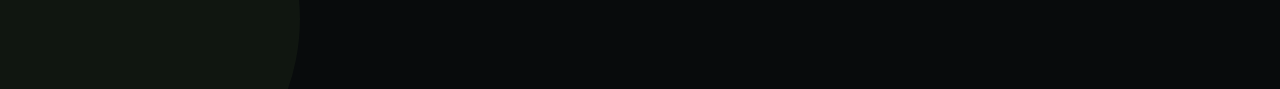
==== commit cc1bae8d: "Update contact.html" ====
--- a/contact.html
+++ b/contact.html
@@ -21,7 +21,7 @@
 rel="stylesheet">
 
 <link rel="stylesheet" href="css/style.css">
-<link rel="stylesheet" href="css/css/contact.css">
+<link rel="stylesheet" href="css/contact.css">
 <link rel="stylesheet" href="css/site-theme.css">
 
 </head>
@@ -238,4 +238,4 @@
 
 </body>
 
-</html>+</html>
--- a/css/contact.css
+++ b/css/contact.css
@@ -0,0 +1,673 @@
+/*==================================================
+                CONTACT PAGE
+===================================================*/
+
+.contact-page{
+
+    min-height:100vh;
+
+    background:linear-gradient(
+        180deg,
+        #EEF4EF 0%,
+        #E8F0E9 25%,
+        #DDE8DF 40%,
+        #6F8A75 70%,
+        #536A59 100%
+    );
+
+    overflow:hidden;
+
+    position:relative;
+
+}
+
+
+/*=========================================
+        Decorative Background Shapes
+=========================================*/
+
+.contact-page::before{
+
+    content:"";
+
+    position:absolute;
+
+    width:700px;
+
+    height:700px;
+
+    border-radius:50%;
+
+    background:rgba(255,255,255,.18);
+
+    top:-260px;
+
+    right:-220px;
+
+    filter:blur(5px);
+
+}
+
+.contact-page::after{
+
+    content:"";
+
+    position:absolute;
+
+    width:420px;
+
+    height:420px;
+
+    border-radius:50%;
+
+    background:rgba(255,255,255,.10);
+
+    left:-120px;
+
+    bottom:-140px;
+
+}
+
+
+/*=========================================
+                HERO
+=========================================*/
+
+.contact-hero{
+
+    max-width:900px;
+
+    margin:auto;
+
+    padding:120px 20px 80px;
+
+    text-align:center;
+
+    position:relative;
+
+    z-index:2;
+
+}
+
+.contact-hero .story-label{
+
+    color:#6F8A75;
+
+    letter-spacing:5px;
+
+    font-size:14px;
+
+    font-weight:600;
+
+    margin-bottom:25px;
+
+}
+
+.contact-hero h1{
+
+    font-family:'Cormorant Garamond',serif;
+
+    font-size:76px;
+
+    line-height:1.05;
+
+    color:#2E3131;
+
+    margin-bottom:35px;
+
+}
+
+.hero-description{
+
+    max-width:720px;
+
+    margin:auto;
+
+    font-size:20px;
+
+    line-height:1.9;
+
+    color:#5B645E;
+
+}
+
+
+/*=========================================
+            SECTION DIVIDER
+=========================================*/
+
+.section-divider{
+
+    width:120px;
+
+    height:2px;
+
+    background:#AEC0B1;
+
+    margin:40px auto 80px;
+
+    border-radius:20px;
+
+}
+/*==================================================
+                CONTACT CARDS
+===================================================*/
+
+.contact-grid{
+
+    max-width:1200px;
+
+    margin:0 auto 120px;
+
+    display:grid;
+
+    grid-template-columns:repeat(3,1fr);
+
+    gap:35px;
+
+    padding:0 40px;
+
+    position:relative;
+
+    z-index:2;
+
+}
+
+.contact-card{
+
+    background:#FFFFFF;
+
+    border-radius:28px;
+
+    padding:55px 40px;
+
+    text-align:center;
+
+    transition:.45s ease;
+
+    box-shadow:0 20px 60px rgba(0,0,0,.08);
+
+    position:relative;
+
+    overflow:hidden;
+
+}
+
+/* Premium top accent */
+
+.contact-card::before{
+
+    content:"";
+
+    position:absolute;
+
+    left:0;
+
+    top:0;
+
+    width:100%;
+
+    height:6px;
+
+    background:linear-gradient(
+        90deg,
+        #6F8A75,
+        #91A596
+    );
+
+}
+
+/* Featured middle card */
+
+.featured-card{
+
+    transform:translateY(-30px);
+
+}
+
+.contact-card:hover{
+
+    transform:translateY(-12px);
+
+    box-shadow:0 30px 80px rgba(0,0,0,.15);
+
+}
+
+.featured-card:hover{
+
+    transform:translateY(-42px);
+
+}
+
+/* Icon */
+
+.card-icon{
+
+    width:90px;
+
+    height:90px;
+
+    margin:0 auto 35px;
+
+    border-radius:50%;
+
+    background:#EEF4EF;
+
+    display:flex;
+
+    justify-content:center;
+
+    align-items:center;
+
+    font-size:34px;
+
+    font-weight:600;
+
+    color:#6F8A75;
+
+    transition:.4s;
+
+}
+
+.contact-card:hover .card-icon{
+
+    transform:scale(1.08);
+
+    background:#6F8A75;
+
+    color:white;
+
+}
+
+/* Card title */
+
+.contact-card h3{
+
+    font-size:32px;
+
+    margin-bottom:20px;
+
+    color:#2E3131;
+
+}
+
+/* Card text */
+
+.contact-card p{
+
+    color:#727272;
+
+    line-height:1.9;
+
+    margin-bottom:35px;
+
+}
+
+/* Button */
+
+.contact-card a{
+
+    display:inline-block;
+
+    padding:15px 30px;
+
+    border-radius:50px;
+
+    text-decoration:none;
+
+    background:#6F8A75;
+
+    color:white;
+
+    font-weight:500;
+
+    transition:.35s;
+
+}
+
+.contact-card a:hover{
+
+    background:#4F6754;
+
+    transform:translateY(-3px);
+
+}
+
+/*==================================================
+                    QUOTE
+===================================================*/
+
+.quote-section{
+
+    background:#5F7765;
+
+    padding:120px 40px;
+
+    text-align:center;
+
+    position:relative;
+
+    overflow:hidden;
+
+}
+
+.quote-mark{
+
+    position:absolute;
+
+    top:-80px;
+
+    left:50%;
+
+    transform:translateX(-50%);
+
+    font-size:240px;
+
+    font-family:"Cormorant Garamond",serif;
+
+    color:rgba(255,255,255,.08);
+
+    line-height:1;
+
+}
+
+.quote-section h2{
+
+    max-width:900px;
+
+    margin:auto;
+
+    font-size:54px;
+
+    line-height:1.4;
+
+    color:white;
+
+    position:relative;
+
+    z-index:2;
+
+}
+
+.quote-section p{
+
+    margin-top:35px;
+
+    color:rgba(255,255,255,.85);
+
+    letter-spacing:4px;
+
+    text-transform:uppercase;
+
+    font-size:14px;
+
+}
+/*==================================================
+                THANK YOU SECTION
+===================================================*/
+
+.thank-you{
+
+    background:#EEF4EF;
+
+    text-align:center;
+
+    padding:120px 30px;
+
+}
+
+.closing-line{
+
+    color:#6F8A75;
+
+    text-transform:uppercase;
+
+    letter-spacing:4px;
+
+    font-size:14px;
+
+    margin-bottom:25px;
+
+    font-weight:600;
+
+}
+
+.thank-you h2{
+
+    font-size:68px;
+
+    margin-bottom:35px;
+
+    color:#2E3131;
+
+}
+
+.thank-you p{
+
+    max-width:760px;
+
+    margin:0 auto 22px;
+
+    color:#666B68;
+
+    line-height:2;
+
+    font-size:18px;
+
+}
+
+
+/*==================================================
+                    FOOTER
+===================================================*/
+
+.contact-footer{
+
+    background:#536A59;
+
+    color:white;
+
+    text-align:center;
+
+    padding:80px 20px;
+
+}
+
+.footer-line{
+
+    width:80px;
+
+    height:2px;
+
+    background:rgba(255,255,255,.35);
+
+    margin:0 auto 35px;
+
+}
+
+.footer-name{
+
+    font-size:20px;
+
+    margin-bottom:12px;
+
+}
+
+.contact-footer p{
+
+    color:rgba(255,255,255,.85);
+
+    margin:10px 0;
+
+    line-height:1.8;
+
+}
+
+.contact-footer strong{
+
+    color:white;
+
+}
+
+
+/*==================================================
+            MICRO ANIMATIONS
+===================================================*/
+
+.contact-card,
+.quote-section,
+.thank-you{
+
+    transition:.45s ease;
+
+}
+
+.contact-card:hover{
+
+    transform:translateY(-12px);
+
+}
+
+.contact-card a{
+
+    transition:.35s ease;
+
+}
+
+.contact-card:hover a{
+
+    padding:15px 36px;
+
+}
+
+.card-icon{
+
+    transition:.45s ease;
+
+}
+
+.contact-card:hover .card-icon{
+
+    transform:rotate(8deg) scale(1.08);
+
+}
+
+
+/*==================================================
+                MOBILE
+===================================================*/
+
+@media(max-width:992px){
+
+    .contact-grid{
+
+        grid-template-columns:1fr;
+
+        gap:30px;
+
+    }
+
+    .featured-card{
+
+        transform:none;
+
+    }
+
+    .featured-card:hover{
+
+        transform:translateY(-12px);
+
+    }
+
+    .contact-hero h1{
+
+        font-size:56px;
+
+    }
+
+    .quote-section h2{
+
+        font-size:40px;
+
+    }
+
+    .thank-you h2{
+
+        font-size:52px;
+
+    }
+
+}
+
+@media(max-width:768px){
+
+    .contact-page::before,
+    .contact-page::after{
+
+        display:none;
+
+    }
+
+    .contact-grid{
+
+        padding:0 20px;
+
+    }
+
+    .contact-hero{
+
+        padding:80px 20px 50px;
+
+    }
+
+    .contact-hero h1{
+
+        font-size:44px;
+
+    }
+
+    .hero-description{
+
+        font-size:18px;
+
+    }
+
+    .quote-section{
+
+        padding:90px 25px;
+
+    }
+
+    .quote-section h2{
+
+        font-size:34px;
+
+    }
+
+    .quote-mark{
+
+        font-size:160px;
+
+        top:-40px;
+
+    }
+
+    .thank-you{
+
+        padding:90px 25px;
+
+    }
+
+    .thank-you h2{
+
+        font-size:42px;
+
+    }
+
+    .thank-you p{
+
+        font-size:17px;
+
+    }
+
+}
